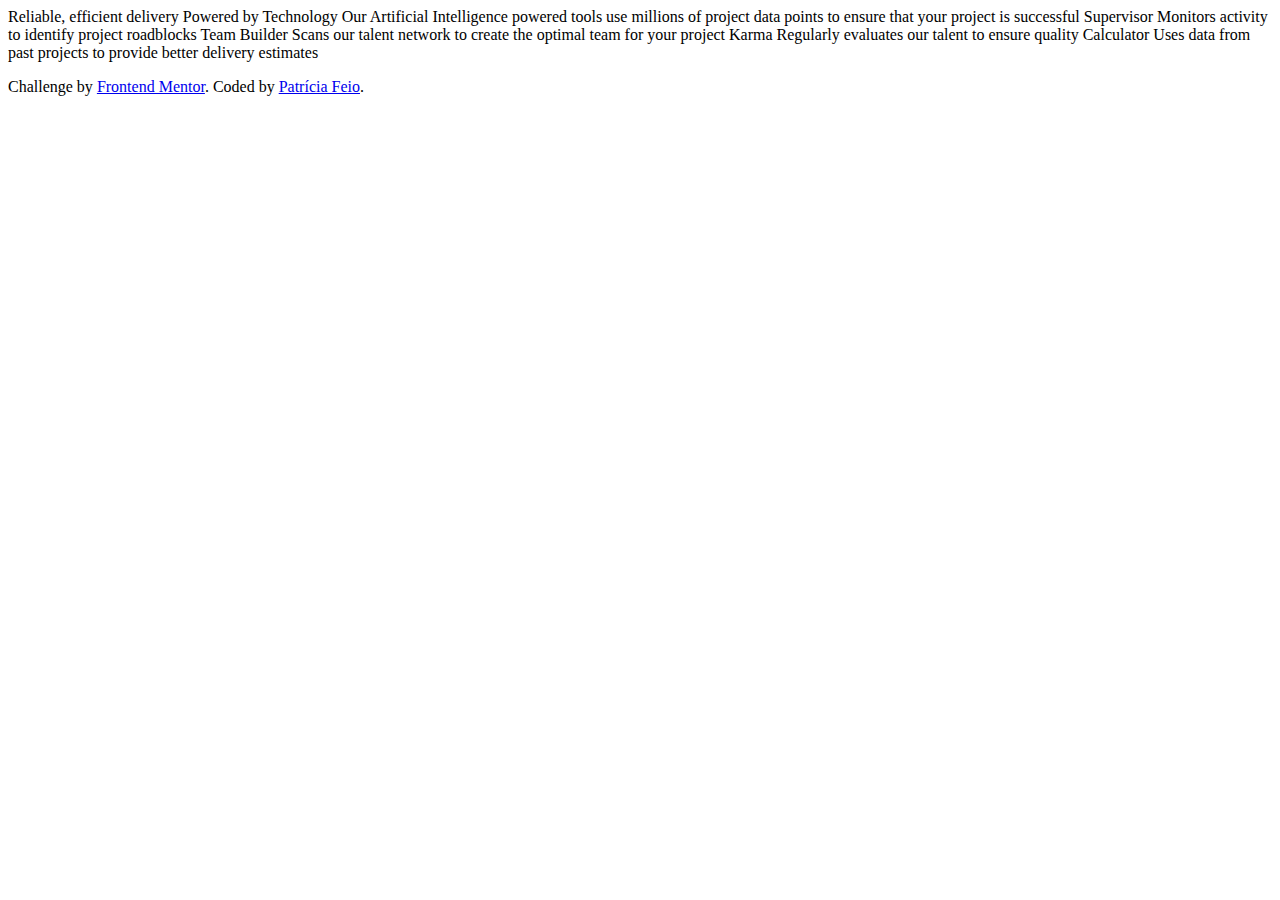
==== feature-section/index.html @ ffff1d79 "Setting project structure" ====
<!DOCTYPE html>
<html lang="en">
  <head>
    <meta charset="UTF-8" />
    <meta name="viewport" content="width=device-width, initial-scale=1.0" />
    <!-- displays site properly based on user's device -->

    <link
      rel="icon"
      type="image/png"
      sizes="32x32"
      href="./images/favicon-32x32.png"
    />
    <link rel="stylesheet" href="styles.css" />

    <title>Frontend Mentor | Four card feature section</title>

    <!-- Feel free to remove these styles or customise in your own stylesheet 👍 -->
  </head>
  <body>
    Reliable, efficient delivery Powered by Technology Our Artificial
    Intelligence powered tools use millions of project data points to ensure
    that your project is successful Supervisor Monitors activity to identify
    project roadblocks Team Builder Scans our talent network to create the
    optimal team for your project Karma Regularly evaluates our talent to ensure
    quality Calculator Uses data from past projects to provide better delivery
    estimates

    <footer>
      <p class="attribution">
        Challenge by
        <a href="https://www.frontendmentor.io?ref=challenge" target="_blank"
          >Frontend Mentor</a
        >. Coded by <a href="#">Patrícia Feio</a>.
      </p>
    </footer>
  </body>
</html>
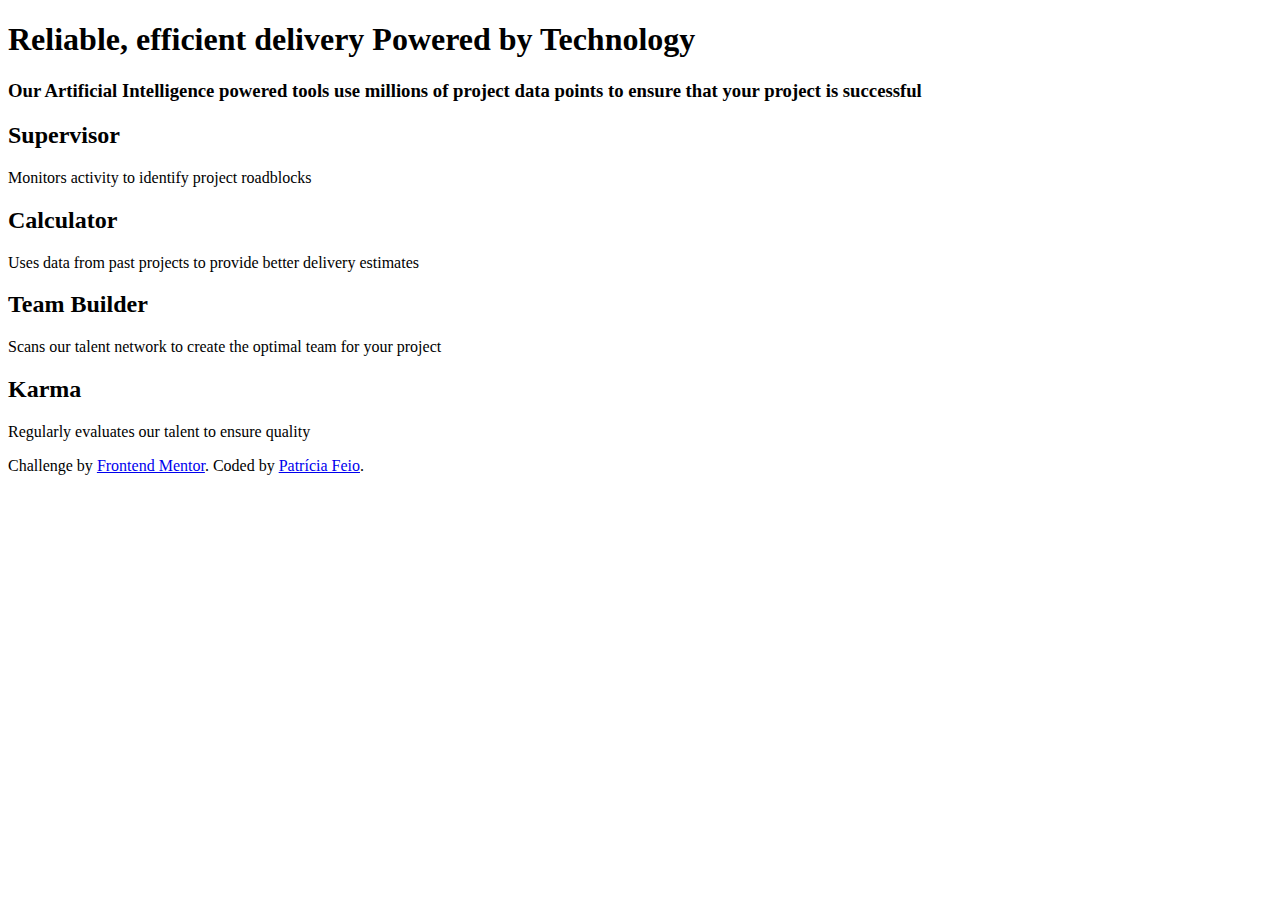
==== commit f2572d64: "Set html file draft" ====
--- a/feature-section/index.html
+++ b/feature-section/index.html
@@ -18,14 +18,39 @@
     <!-- Feel free to remove these styles or customise in your own stylesheet 👍 -->
   </head>
   <body>
-    Reliable, efficient delivery Powered by Technology Our Artificial
-    Intelligence powered tools use millions of project data points to ensure
-    that your project is successful Supervisor Monitors activity to identify
-    project roadblocks Team Builder Scans our talent network to create the
-    optimal team for your project Karma Regularly evaluates our talent to ensure
-    quality Calculator Uses data from past projects to provide better delivery
-    estimates
-
+    <header>
+      <h1>Reliable, efficient delivery <span>Powered by Technology</span></h1>
+      <h3>
+        Our Artificial Intelligence powered tools use millions of project data
+        points to ensure that your project is successful
+      </h3>
+    </header>
+    <section class="cards">
+      <div class="outer-cards">
+        <div class="outer-card--left">
+          <h2>Supervisor</h2>
+          <p>Monitors activity to identify project roadblocks</p>
+        </div>
+        <div class="outer-card--rigth">
+          <h2>Calculator</h2>
+          <p>
+            Uses data from past projects to provide better delivery estimates
+          </p>
+        </div>
+      </div>
+      <div class="inner-cards">
+        <div class="inner-card--top">
+          <h2>Team Builder</h2>
+          <p>
+            Scans our talent network to create the optimal team for your project
+          </p>
+        </div>
+        <div class="inner-card--bottom">
+          <h2>Karma</h2>
+          <p>Regularly evaluates our talent to ensure quality</p>
+        </div>
+      </div>
+    </section>
     <footer>
       <p class="attribution">
         Challenge by
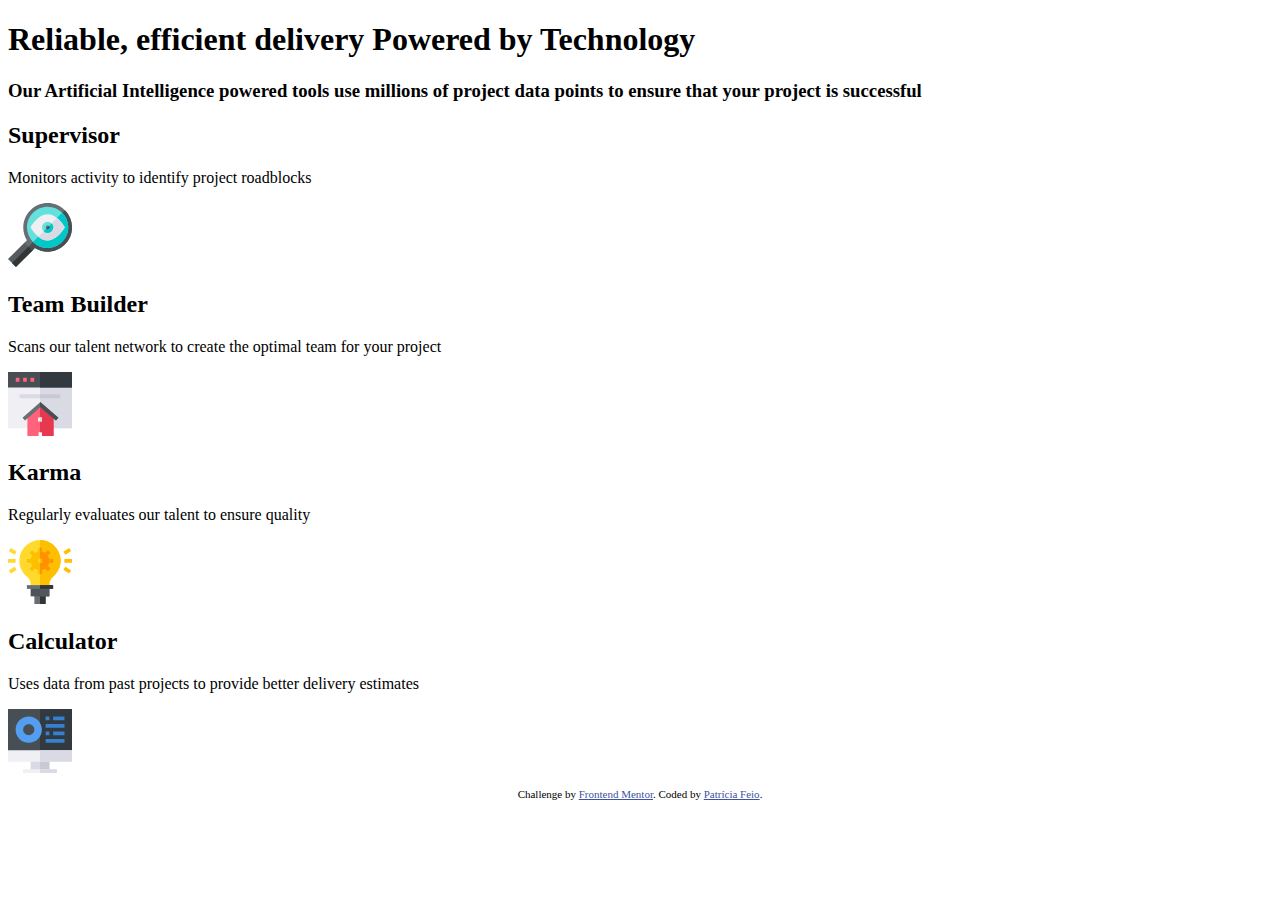
==== commit 92aedbc3: "Refactor html" ====
--- a/feature-section/index.html
+++ b/feature-section/index.html
@@ -11,43 +11,70 @@
       sizes="32x32"
       href="./images/favicon-32x32.png"
     />
-    <link rel="stylesheet" href="styles.css" />
+    <link rel="stylesheet" href="assets/styles/styles.css" />
 
     <title>Frontend Mentor | Four card feature section</title>
 
     <!-- Feel free to remove these styles or customise in your own stylesheet 👍 -->
   </head>
   <body>
-    <header>
-      <h1>Reliable, efficient delivery <span>Powered by Technology</span></h1>
-      <h3>
-        Our Artificial Intelligence powered tools use millions of project data
-        points to ensure that your project is successful
-      </h3>
-    </header>
-    <section class="cards">
-      <div class="outer-cards">
-        <div class="outer-card--left">
-          <h2>Supervisor</h2>
-          <p>Monitors activity to identify project roadblocks</p>
+    <section class="section-cards">
+      <header>
+        <h1>Reliable, efficient delivery <span>Powered by Technology</span></h1>
+        <h3>
+          Our Artificial Intelligence powered tools use millions of project data
+          points to ensure that your project is successful
+        </h3>
+      </header>
+
+      <div class="cards-wrapper">
+        <div class="card card-cyan">
+          <div class="card-heading">
+            <h2>Supervisor</h2>
+            <p>Monitors activity to identify project roadblocks</p>
+          </div>
+          <img
+            src="assets/images/icon-supervisor.svg"
+            alt=""
+            class="card-image"
+          />
         </div>
-        <div class="outer-card--rigth">
-          <h2>Calculator</h2>
-          <p>
-            Uses data from past projects to provide better delivery estimates
-          </p>
+
+        <div class="inner-cards">
+          <div class="card card-red">
+            <div class="card-heading">
+              <h2>Team Builder</h2>
+              <p>
+                Scans our talent network to create the optimal team for your
+                project
+              </p>
+            </div>
+            <img
+              src="assets/images/icon-team-builder.svg"
+              alt=""
+              class="card-image"
+            />
+          </div>
+          <div class="card card-orange">
+            <div class="card-heading">
+              <h2>Karma</h2>
+              <p>Regularly evaluates our talent to ensure quality</p>
+            </div>
+            <img src="assets/images/icon-karma.svg" alt="" class="card-image" />
+          </div>
         </div>
-      </div>
-      <div class="inner-cards">
-        <div class="inner-card--top">
-          <h2>Team Builder</h2>
-          <p>
-            Scans our talent network to create the optimal team for your project
-          </p>
-        </div>
-        <div class="inner-card--bottom">
-          <h2>Karma</h2>
-          <p>Regularly evaluates our talent to ensure quality</p>
+        <div class="card card-blue">
+          <div class="card-heading">
+            <h2>Calculator</h2>
+            <p>
+              Uses data from past projects to provide better delivery estimates
+            </p>
+          </div>
+          <img
+            src="assets/images/icon-calculator.svg"
+            alt=""
+            class="card-image"
+          />
         </div>
       </div>
     </section>
--- a/feature-section/assets/styles/styles.css
+++ b/feature-section/assets/styles/styles.css
@@ -0,0 +1,8 @@
+.attribution {
+  font-size: 11px;
+  text-align: center;
+}
+
+.attribution a {
+  color: hsl(228, 45%, 44%);
+}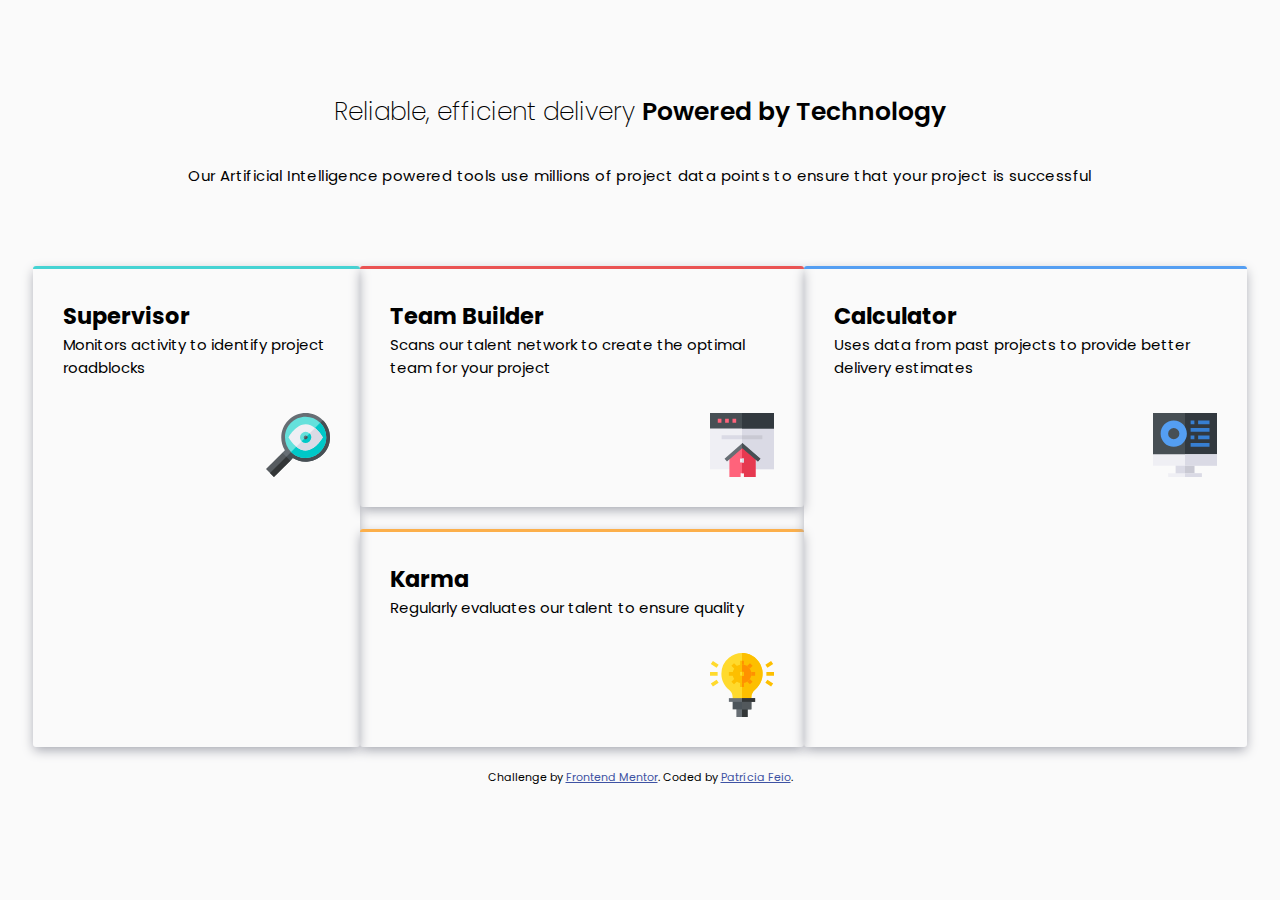
==== commit 1f01aa06: "Small fix in html file" ====
--- a/feature-section/index.html
+++ b/feature-section/index.html
@@ -28,7 +28,7 @@
       </header>
 
       <div class="cards-wrapper">
-        <div class="card card-cyan">
+        <div class="card card-cyan card-flex">
           <div class="card-heading">
             <h2>Supervisor</h2>
             <p>Monitors activity to identify project roadblocks</p>
@@ -40,7 +40,7 @@
           />
         </div>
 
-        <div class="inner-cards">
+        <div class="inner-cards card-flex">
           <div class="card card-red">
             <div class="card-heading">
               <h2>Team Builder</h2>
@@ -63,7 +63,7 @@
             <img src="assets/images/icon-karma.svg" alt="" class="card-image" />
           </div>
         </div>
-        <div class="card card-blue">
+        <div class="card card-blue card-flex">
           <div class="card-heading">
             <h2>Calculator</h2>
             <p>
--- a/feature-section/assets/styles/styles.css
+++ b/feature-section/assets/styles/styles.css
@@ -1,3 +1,81 @@
+@import url('https://fonts.googleapis.com/css2?family=Poppins:wght@200;400;600&display=swap');
+@import url("_variables.css");
+
+* {
+  box-sizing: border-box;
+  margin: 0;
+  padding: 0;
+}
+
+body {
+  font-family: 'Poppins', sans-serif;
+  font-size: 15px;
+  background-color: var(--very-light-gray);
+}
+
+section {
+  margin: 0 33px;
+}
+
+header {
+  margin: 92px 0 79px 0;
+  text-align: center;
+}
+
+h1 {
+  font-size: 25px;
+  font-weight: 200;
+  padding-bottom: 32px;
+  line-height: 1.6;
+}
+
+
+h1 span {
+  font-weight: 600;
+}
+
+h3 {
+  font-weight: 400;
+  font-size: 15px;
+  letter-spacing: 0.4px;
+}
+
+.card {
+  border-top: 3px solid var(--borderColor);
+  border-radius: 3px;
+  box-shadow: 0px 4px 12px -1px var(--grayish-blue);
+  padding: 30px;
+  display: flex;
+  flex-direction: column;
+  margin-bottom: 22px;
+}
+
+.card-cyan {
+  --borderColor: var(--cyan);
+}
+
+.card-red {
+  --borderColor: var(--red);
+}
+
+.card-orange {
+  --borderColor: var(--orange);
+}
+
+.card-blue {
+  --borderColor: var(--blue);
+}
+
+.card-heading {
+  padding-bottom: 34px;
+}
+
+.card-image {
+  width: 64px;
+  height: 64px;
+  align-self: flex-end;
+}
+
 .attribution {
   font-size: 11px;
   text-align: center;
@@ -5,4 +83,14 @@
 
 .attribution a {
   color: hsl(228, 45%, 44%);
+}
+
+@media (min-width: 780px) {
+  .cards-wrapper {
+    display: flex;
+  }
+}
+
+@media (min-width: 1140px) {
+  body {}
 }